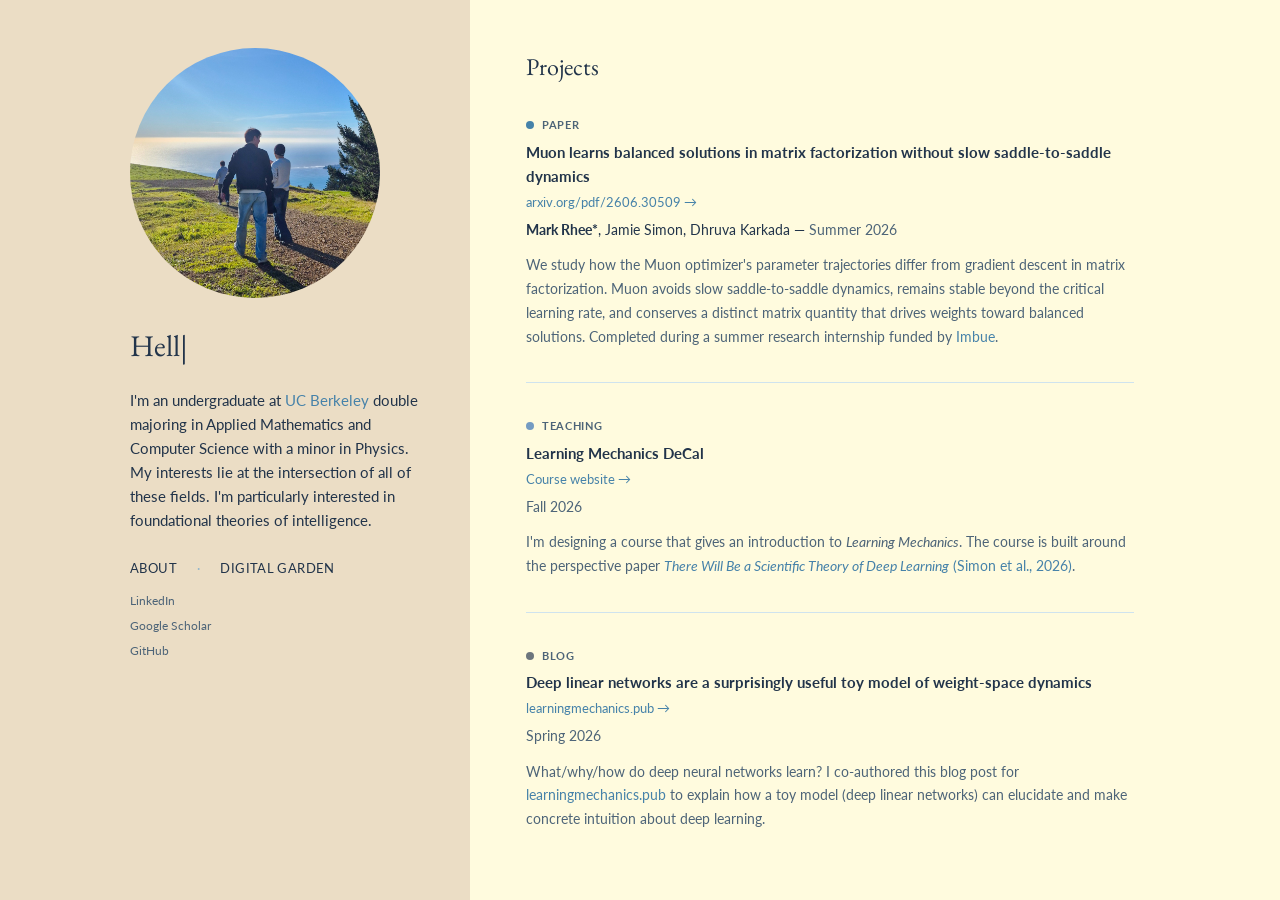
==== index.html @ 2261eec9 "Add minimal vertical social links (LinkedIn, Google Scholar, GitHub) Co-Authored-By: Claude Sonnet 5" ====
<!DOCTYPE html>
<html lang="en">
<head>
  <meta charset="UTF-8">
  <meta name="viewport" content="width=device-width, initial-scale=1">
  <title>Mark Rhee</title>
  <meta name="author" content="Mark Rhee">
  <link rel="shortcut icon" href="images/favicon/favicon.ico" type="image/x-icon">
  <link rel="stylesheet" href="stylesheet.css">
</head>
<body>

  <div class="page">
    <div class="row">

      <aside class="sidebar">
        <img id="profile-pic" class="pfp" src="images/pfp2.jpg" alt="profile photo"
             onclick="cyclePfpOnClick()" onmouseenter="startSlideshow()" onmouseleave="stopSlideshow()">

        <p class="name"><span id="typing-text"></span><span id="cursor">|</span></p>

        <div id="bio" class="bio">
          <p>I'm an undergraduate at <a href="https://www.berkeley.edu/">UC Berkeley</a> double majoring in Applied Mathematics and Computer Science with a minor in Physics. My interests lie at the intersection of all of these fields. I'm particularly interested in foundational theories of intelligence.</p>
        </div>

        <nav class="quicklinks">
          <a href="about.html">About</a>
          <span class="dot">&middot;</span>
          <a href="https://mrkdh16.github.io/markedown/">Digital garden</a>
        </nav>

        <nav class="sociallinks">
          <a href="https://www.linkedin.com/in/mark-rhee-b29b72277/">LinkedIn</a>
          <a href="https://scholar.google.com/citations?user=2ETtT7oAAAAJ&hl=en">Google Scholar</a>
          <a href="https://github.com/mrkdh16">GitHub</a>
        </nav>
      </aside>

      <main class="projects">
        <h2>Projects</h2>

        <article class="project">
          <div class="project-tag"><span class="dot paper"></span><span class="label">Paper</span></div>
          <span class="project-title">Muon learns balanced solutions in matrix factorization without slow saddle-to-saddle dynamics</span>
          <a class="project-link" href="https://arxiv.org/pdf/2606.30509">arxiv.org/pdf/2606.30509 &rarr;</a>
          <div class="project-meta"><strong>Mark Rhee*</strong>, Jamie Simon, Dhruva Karkada &mdash; <span class="subtle-inline">Summer 2026</span></div>
          <p class="project-desc">We study how the Muon optimizer's parameter trajectories differ from gradient descent in matrix factorization. Muon avoids slow saddle-to-saddle dynamics, remains stable beyond the critical learning rate, and conserves a distinct matrix quantity that drives weights toward balanced solutions. Completed during a summer research internship funded by <a href="https://imbue.com/">Imbue</a>.</p>
        </article>

        <article class="project">
          <div class="project-tag"><span class="dot teaching"></span><span class="label">Teaching</span></div>
          <span class="project-title">Learning Mechanics DeCal</span>
          <a class="project-link" href="https://mrkdh16.github.io/learning-mechanics-decal/">Course website &rarr;</a>
          <div class="project-meta subtle">Fall 2026</div>
          <p class="project-desc">I'm designing a course that gives an introduction to <i>Learning Mechanics</i>. The course is built around the perspective paper <a href="https://arxiv.org/pdf/2604.21691"><i>There Will Be a Scientific Theory of Deep Learning</i> (Simon et al., 2026)</a>.</p>
        </article>

        <article class="project">
          <div class="project-tag"><span class="dot blog"></span><span class="label">Blog</span></div>
          <span class="project-title">Deep linear networks are a surprisingly useful toy model of weight-space dynamics</span>
          <a class="project-link" href="https://learningmechanics.pub/deep-linear-nets/">learningmechanics.pub &rarr;</a>
          <div class="project-meta subtle">Spring 2026</div>
          <p class="project-desc">What/why/how do deep neural networks learn? I co-authored this blog post for <a href="https://learningmechanics.pub">learningmechanics.pub</a> to explain how a toy model (deep linear networks) can elucidate and make concrete intuition about deep learning.</p>
        </article>
      </main>

    </div>
  </div>

  <script>
    // Profile photo hover slideshow + click cycle
    var pfpImages = ["images/pfp1.jpg","images/pfp2.jpg","images/pfp3.jpg","images/pfp4.jpg","images/pfp5.jpg","images/pfp6.jpg","images/pfp7.jpg"];
    var pfpIndex = 1;
    var slideshowTimer = null;
    function cyclePfp() {
      var img = document.getElementById('profile-pic');
      pfpIndex = (pfpIndex + 1) % pfpImages.length;
      img.src = pfpImages[pfpIndex];
    }
    function cyclePfpOnClick() { cyclePfp(); startSlideshow(); }
    function startSlideshow() {
      if (slideshowTimer) clearInterval(slideshowTimer);
      slideshowTimer = setInterval(cyclePfp, 1500);
    }
    function stopSlideshow() {
      if (slideshowTimer) { clearInterval(slideshowTimer); slideshowTimer = null; }
    }
    pfpImages.forEach(function(src) { new Image().src = src; });

    // Typing intro
    var text = "Hello there! I'm Mark.";
    var index = 0, isPaused = false;
    function typeWriter() {
      if (index < text.length && !isPaused) {
        document.getElementById('typing-text').textContent += text.charAt(index);
        index++;
        if (index === 13) {
          isPaused = true;
          setTimeout(function() { isPaused = false; typeWriter(); }, 500);
        } else {
          setTimeout(typeWriter, 110);
        }
      } else if (index >= text.length) {
        setTimeout(function() {
          document.getElementById('cursor').style.display = 'none';
        }, 1600);
      }
    }
    window.addEventListener('load', function() {
      setTimeout(typeWriter, 700);
    });
  </script>
</body>
</html>
---- stylesheet.css ----
/* =========================================
   FONTS & VARIABLES
   ========================================= */
@import url('https://fonts.googleapis.com/css2?family=EB+Garamond:ital,wght@0,400;0,700;1,400;1,700&family=Lato:ital,wght@0,400;0,700;1,400;1,700&display=swap');

:root {
  --bg-color: #FFFBDE;
  --sidebar-bg: #ebddc5;
  --text-color: #22344A;
  --text-subtle: #4D6478;
  --accent-a: #4682A9;   /* paper tag / primary links */
  --accent-b: #749BC2;   /* decal tag */
  --tag-blog: #6c757d;
  --border-color: #CFE3EE;
  --dot-sep: #8FB4CB;

  --font-serif: 'EB Garamond', serif;
  --font-sans: 'Lato', Verdana, Helvetica, sans-serif;
}

* { box-sizing: border-box; }

html, body {
  margin: 0;
  padding: 0;
  background: var(--bg-color);
  color: var(--text-color);
  font-family: var(--font-sans);
  font-size: 15px;
  line-height: 1.6;
  overflow-x: hidden;
}

a {
  color: var(--accent-a);
  text-decoration: none;
  transition: color 0.2s ease;
}
a:hover, a:focus {
  color: var(--accent-b);
}

/* Layout */
.page {
  background: var(--bg-color);
  min-height: 100vh;
}

.row {
  display: flex;
  max-width: 1100px;
  height: 100vh;
  margin: 0 auto;
}

.sidebar {
  width: 380px;
  flex-shrink: 0;
  background: var(--sidebar-bg);
  box-shadow: -9999px 0 0 9999px var(--sidebar-bg);
  padding: 48px 40px;
  overflow-y: auto;
  scrollbar-width: none;
  -ms-overflow-style: none;
}
.sidebar::-webkit-scrollbar {
  display: none;
}

.pfp {
  width: 250px;
  height: 250px;
  border-radius: 50%;
  object-fit: cover;
  display: block;
  margin: 0 0 24px;
  cursor: pointer;
  transition: transform 0.3s ease, box-shadow 0.3s ease;
}
.pfp:hover {
  transform: scale(1.03);
  box-shadow: 0 0 20px rgba(60, 40, 20, 0.25);
}

.name {
  font-family: var(--font-serif);
  font-size: 30px;
  font-weight: 400;
  margin: 0 0 18px;
}

#cursor {
  animation: blink 1s infinite;
  font-weight: 100;
}
@keyframes blink {
  0%, 50% { opacity: 1; }
  51%, 100% { opacity: 0; }
}

.bio p {
  margin: 0 0 14px;
}

.quicklinks {
  margin-top: 26px;
  display: flex;
  gap: 20px;
  font-size: 13px;
  letter-spacing: 0.03em;
  text-transform: uppercase;
}
.quicklinks a {
  color: var(--text-color);
}
.quicklinks .dot {
  color: var(--dot-sep);
}

.sociallinks {
  margin-top: 12px;
  display: flex;
  flex-direction: column;
  gap: 6px;
  font-size: 12px;
}
.sociallinks a {
  color: var(--text-subtle);
}

.projects {
  flex: 1;
  min-width: 0;
  overflow-y: auto;
  height: 100%;
  padding: 48px 56px;
  scrollbar-width: none;
  -ms-overflow-style: none;
}
.projects::-webkit-scrollbar {
  display: none;
}

.projects h2 {
  margin: 0 0 30px;
  font-weight: 400;
  font-family: var(--font-serif);
  font-size: 24px;
  color: var(--text-color);
}

.project {
  margin-bottom: 34px;
  padding-bottom: 34px;
  border-bottom: 1px solid var(--border-color);
}
.project:last-child {
  border-bottom: none;
  margin-bottom: 0;
  padding-bottom: 0;
}

.project-tag {
  display: flex;
  align-items: center;
  gap: 8px;
  margin-bottom: 6px;
}
.project-tag .dot {
  width: 8px;
  height: 8px;
  border-radius: 50%;
  display: inline-block;
}
.project-tag .dot.paper { background: var(--accent-a); }
.project-tag .dot.teaching { background: var(--accent-b); }
.project-tag .dot.blog { background: var(--tag-blog); }
.project-tag .label {
  font-weight: 700;
  font-size: 11px;
  letter-spacing: 0.06em;
  text-transform: uppercase;
  color: var(--text-subtle);
}

.project-title {
  display: block;
  font-weight: 700;
  font-size: 15px;
  color: var(--text-color);
}

.project-link {
  display: block;
  margin-top: 4px;
  font-size: 13px;
  color: var(--accent-a);
}

.project-meta {
  font-size: 14px;
  color: var(--text-color);
  margin-top: 6px;
}
.project-meta.subtle {
  color: var(--text-subtle);
}
.project-meta .subtle-inline {
  color: var(--text-subtle);
}

.project-desc {
  font-size: 14px;
  color: var(--text-subtle);
  line-height: 1.7;
  margin: 12px 0 0;
}

@media (max-width: 760px) {
  .row { flex-direction: column; height: auto; }
  .sidebar { width: 100%; overflow: visible; }
  .projects { overflow: visible; height: auto; }
}

/* About page */
.about-wrap {
  max-width: 640px;
  margin: 0 auto;
  padding: 56px 24px 100px;
}
.about-back {
  display: inline-block;
  margin-bottom: 36px;
  font-family: var(--font-sans);
  font-size: 13px;
  letter-spacing: 0.03em;
  text-transform: uppercase;
  color: var(--text-color);
}
.about-wrap h1 {
  font-family: var(--font-serif);
  font-size: 44px;
  font-weight: 400;
  margin: 0 0 26px;
  color: var(--text-color);
}
.about-wrap p {
  font-family: var(--font-sans);
  font-size: 16px;
  line-height: 1.85;
  color: var(--text-color);
  margin: 0 0 20px;
}
.about-wrap p.last {
  margin-bottom: 60px;
}

.about-photo {
  width: 85%;
  margin: 40px auto;
}
.about-photo img {
  width: 100%;
  height: 400px;
  object-fit: cover;
  border-radius: 12px;
  display: block;
}
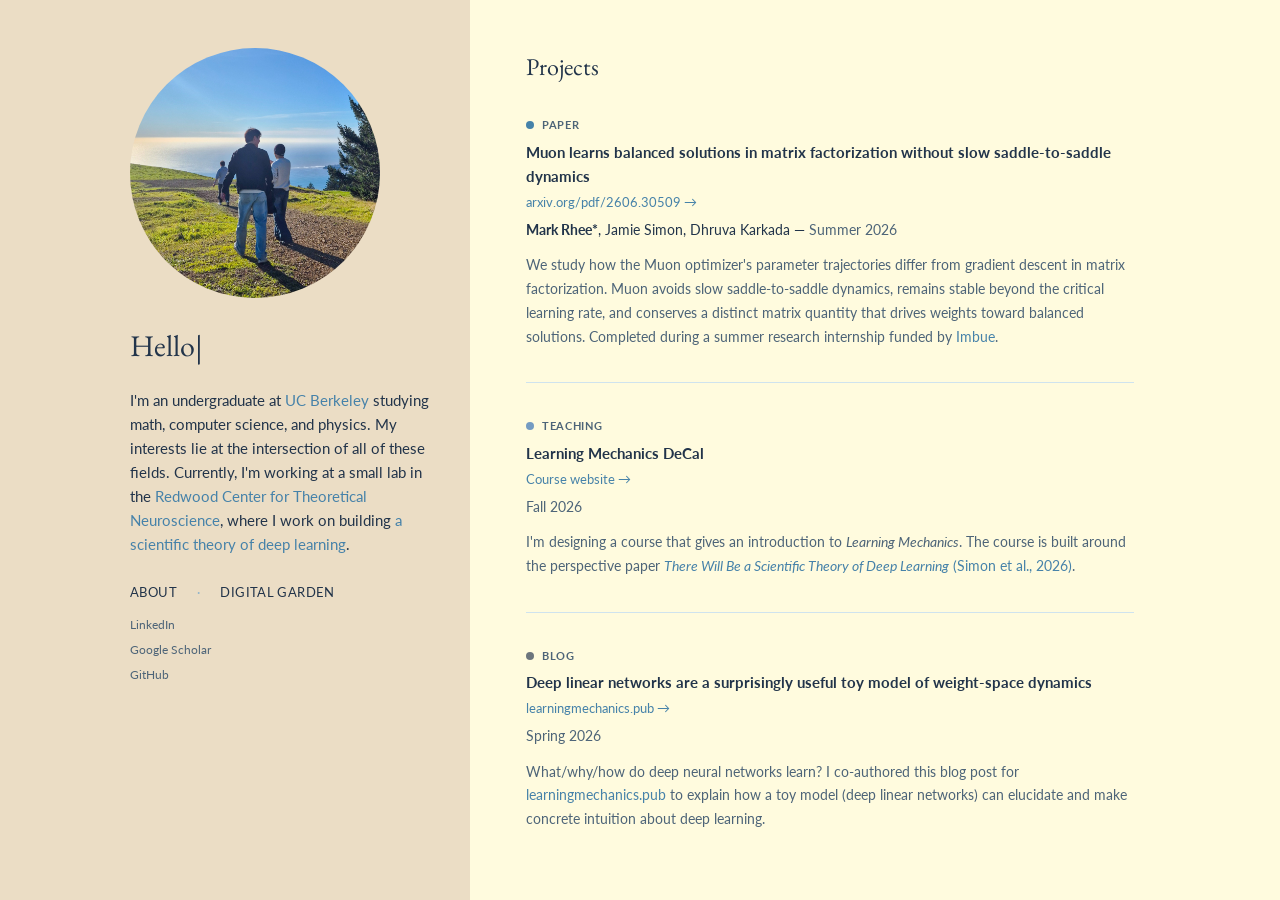
==== commit 48e9ef5a: "bio changes" ====
--- a/index.html
+++ b/index.html
@@ -20,7 +20,7 @@
         <p class="name"><span id="typing-text"></span><span id="cursor">|</span></p>
 
         <div id="bio" class="bio">
-          <p>I'm an undergraduate at <a href="https://www.berkeley.edu/">UC Berkeley</a> double majoring in Applied Mathematics and Computer Science with a minor in Physics. My interests lie at the intersection of all of these fields. I'm particularly interested in foundational theories of intelligence.</p>
+            <p>I'm an undergraduate at <a href="https://www.berkeley.edu/">UC Berkeley</a> studying math, computer science, and physics. My interests lie at the intersection of all of these fields. Currently, I'm working at a small lab in the <a href="https://redwood.berkeley.edu/">Redwood Center for Theoretical Neuroscience</a>, where I work on building <a href="https://arxiv.org/pdf/2604.21691">a scientific theory of deep learning</a>.</p>
         </div>
 
         <nav class="quicklinks">
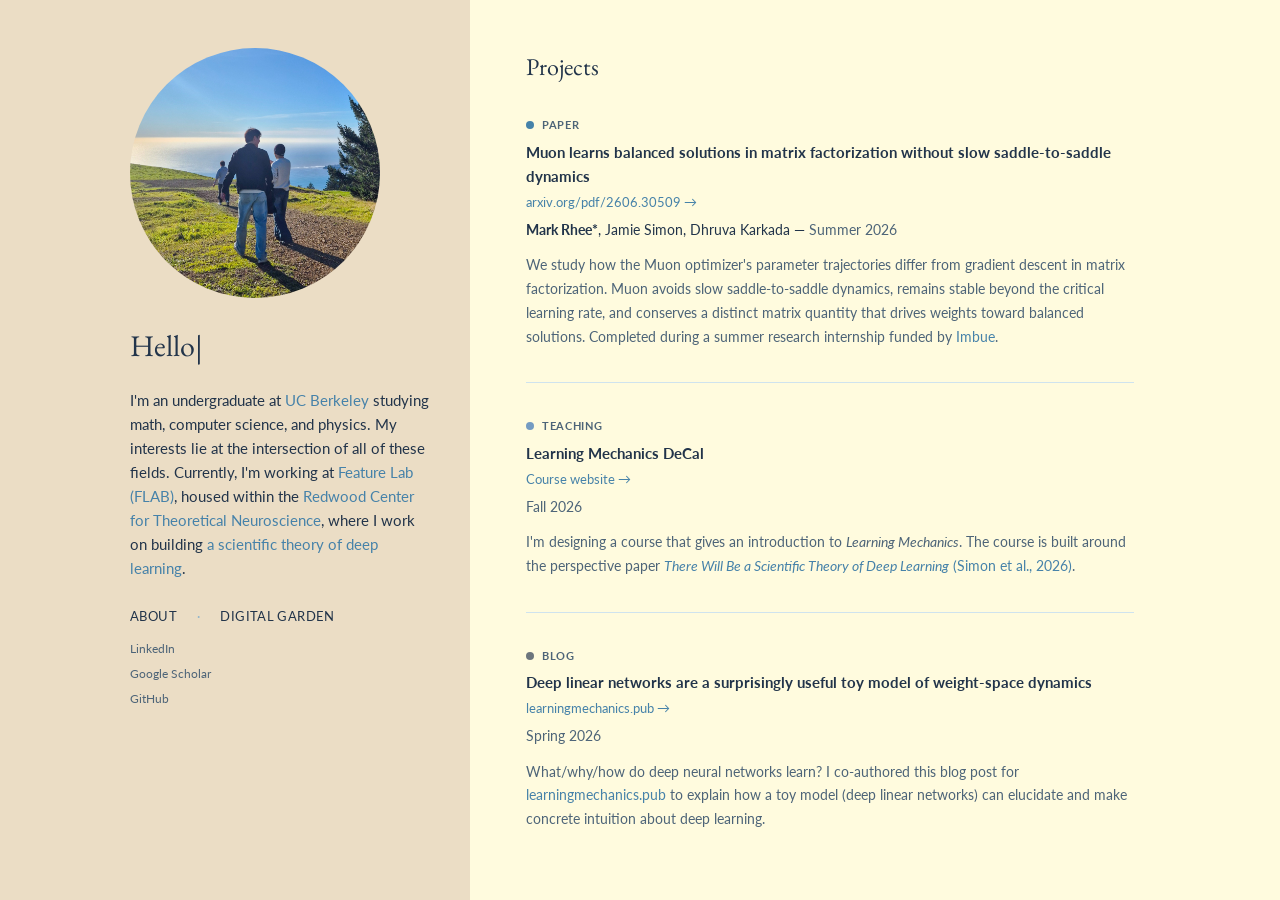
==== commit 96634566: "flab up" ====
--- a/index.html
+++ b/index.html
@@ -20,7 +20,7 @@
         <p class="name"><span id="typing-text"></span><span id="cursor">|</span></p>
 
         <div id="bio" class="bio">
-            <p>I'm an undergraduate at <a href="https://www.berkeley.edu/">UC Berkeley</a> studying math, computer science, and physics. My interests lie at the intersection of all of these fields. Currently, I'm working at a small lab in the <a href="https://redwood.berkeley.edu/">Redwood Center for Theoretical Neuroscience</a>, where I work on building <a href="https://arxiv.org/pdf/2604.21691">a scientific theory of deep learning</a>.</p>
+            <p>I'm an undergraduate at <a href="https://www.berkeley.edu/">UC Berkeley</a> studying math, computer science, and physics. My interests lie at the intersection of all of these fields. Currently, I'm working at <a href="https://flab.world/">Feature Lab (FLAB)</a>, housed within the <a href="https://redwood.berkeley.edu/">Redwood Center for Theoretical Neuroscience</a>, where I work on building <a href="https://arxiv.org/pdf/2604.21691">a scientific theory of deep learning</a>.</p>
         </div>
 
         <nav class="quicklinks">
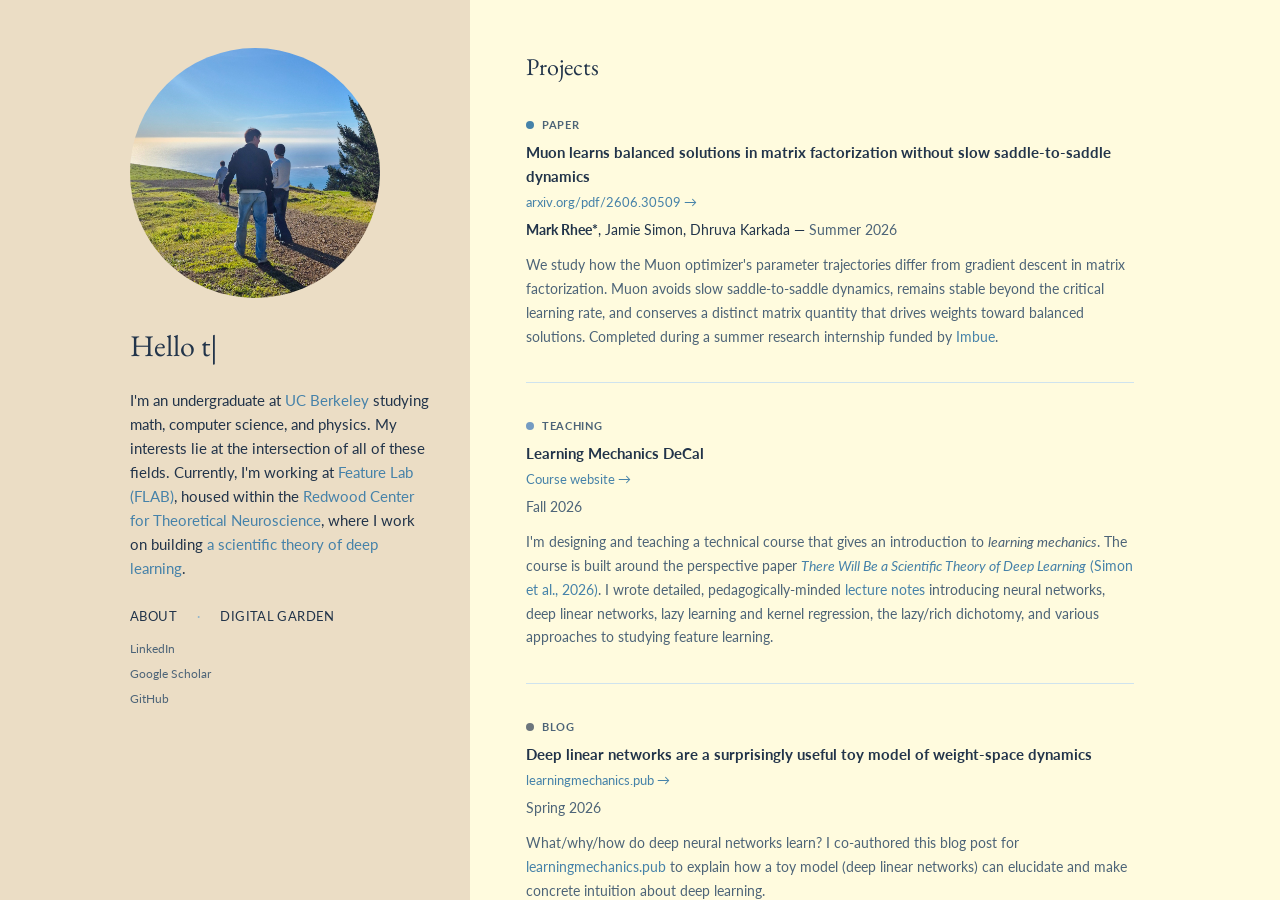
==== commit 44c87f75: "lm decal details" ====
--- a/index.html
+++ b/index.html
@@ -52,7 +52,7 @@
           <span class="project-title">Learning Mechanics DeCal</span>
           <a class="project-link" href="https://mrkdh16.github.io/learning-mechanics-decal/">Course website &rarr;</a>
           <div class="project-meta subtle">Fall 2026</div>
-          <p class="project-desc">I'm designing a course that gives an introduction to <i>Learning Mechanics</i>. The course is built around the perspective paper <a href="https://arxiv.org/pdf/2604.21691"><i>There Will Be a Scientific Theory of Deep Learning</i> (Simon et al., 2026)</a>.</p>
+          <p class="project-desc">I'm designing and teaching a technical course that gives an introduction to <i>learning mechanics</i>. The course is built around the perspective paper <a href="https://arxiv.org/pdf/2604.21691"><i>There Will Be a Scientific Theory of Deep Learning</i> (Simon et al., 2026)</a>. I wrote detailed, pedagogically-minded <a href="https://mrkdh16.github.io/learning-mechanics-decal/course-notes.html">lecture notes</a> introducing neural networks, deep linear networks, lazy learning and kernel regression, the lazy/rich dichotomy, and various approaches to studying feature learning.</p>
         </article>
 
         <article class="project">
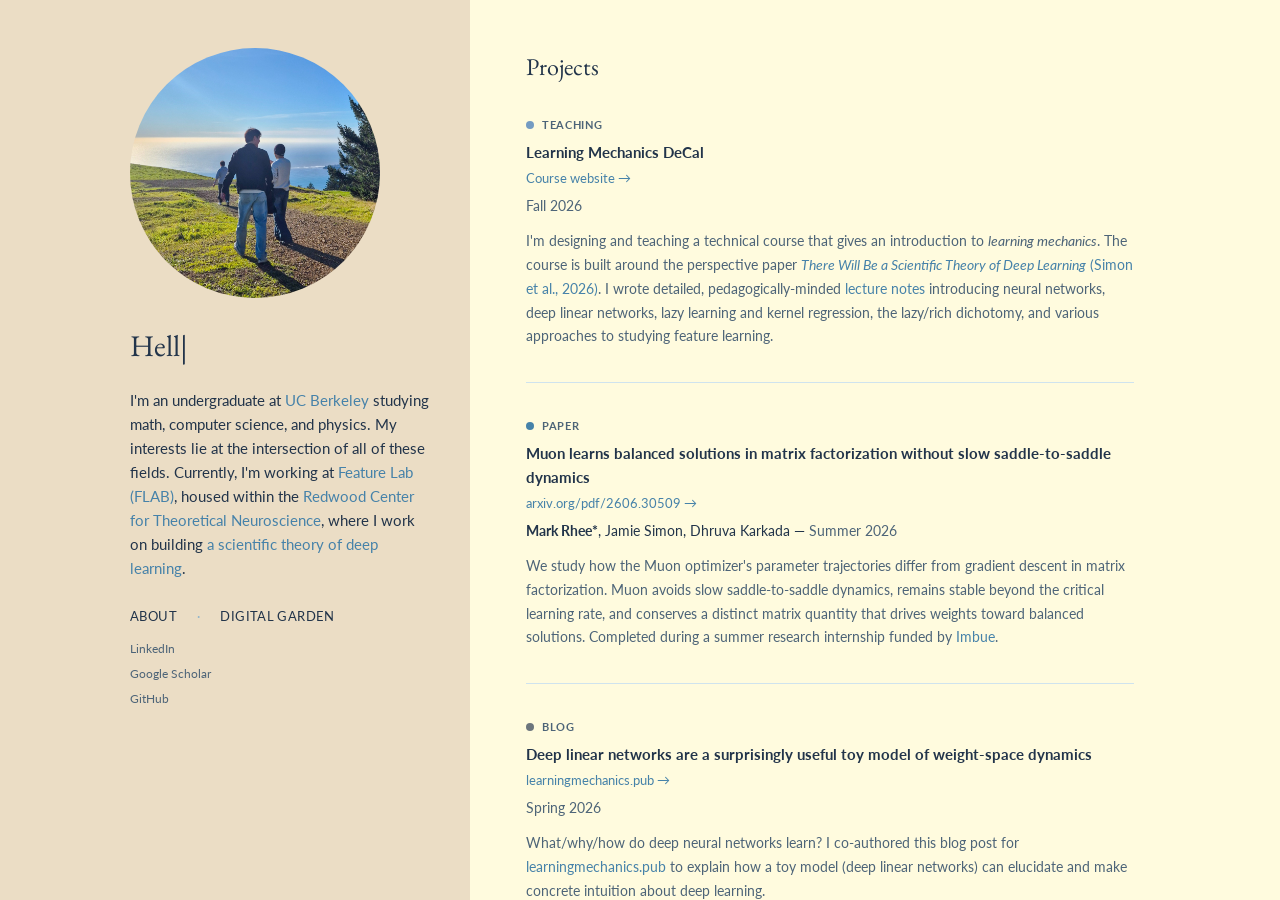
==== commit 4d453582: "Reorder front page projects: DeCal before Muon paper Co-Authored-By: Claude Sonnet 5 <noreply@anthro" ====
--- a/index.html
+++ b/index.html
@@ -40,19 +40,19 @@
         <h2>Projects</h2>
 
         <article class="project">
+          <div class="project-tag"><span class="dot teaching"></span><span class="label">Teaching</span></div>
+          <span class="project-title">Learning Mechanics DeCal</span>
+          <a class="project-link" href="https://mrkdh16.github.io/learning-mechanics-decal/">Course website &rarr;</a>
+          <div class="project-meta subtle">Fall 2026</div>
+          <p class="project-desc">I'm designing and teaching a technical course that gives an introduction to <i>learning mechanics</i>. The course is built around the perspective paper <a href="https://arxiv.org/pdf/2604.21691"><i>There Will Be a Scientific Theory of Deep Learning</i> (Simon et al., 2026)</a>. I wrote detailed, pedagogically-minded <a href="https://mrkdh16.github.io/learning-mechanics-decal/course-notes.html">lecture notes</a> introducing neural networks, deep linear networks, lazy learning and kernel regression, the lazy/rich dichotomy, and various approaches to studying feature learning.</p>
+        </article>
+
+        <article class="project">
           <div class="project-tag"><span class="dot paper"></span><span class="label">Paper</span></div>
           <span class="project-title">Muon learns balanced solutions in matrix factorization without slow saddle-to-saddle dynamics</span>
           <a class="project-link" href="https://arxiv.org/pdf/2606.30509">arxiv.org/pdf/2606.30509 &rarr;</a>
           <div class="project-meta"><strong>Mark Rhee*</strong>, Jamie Simon, Dhruva Karkada &mdash; <span class="subtle-inline">Summer 2026</span></div>
           <p class="project-desc">We study how the Muon optimizer's parameter trajectories differ from gradient descent in matrix factorization. Muon avoids slow saddle-to-saddle dynamics, remains stable beyond the critical learning rate, and conserves a distinct matrix quantity that drives weights toward balanced solutions. Completed during a summer research internship funded by <a href="https://imbue.com/">Imbue</a>.</p>
-        </article>
-
-        <article class="project">
-          <div class="project-tag"><span class="dot teaching"></span><span class="label">Teaching</span></div>
-          <span class="project-title">Learning Mechanics DeCal</span>
-          <a class="project-link" href="https://mrkdh16.github.io/learning-mechanics-decal/">Course website &rarr;</a>
-          <div class="project-meta subtle">Fall 2026</div>
-          <p class="project-desc">I'm designing and teaching a technical course that gives an introduction to <i>learning mechanics</i>. The course is built around the perspective paper <a href="https://arxiv.org/pdf/2604.21691"><i>There Will Be a Scientific Theory of Deep Learning</i> (Simon et al., 2026)</a>. I wrote detailed, pedagogically-minded <a href="https://mrkdh16.github.io/learning-mechanics-decal/course-notes.html">lecture notes</a> introducing neural networks, deep linear networks, lazy learning and kernel regression, the lazy/rich dichotomy, and various approaches to studying feature learning.</p>
         </article>
 
         <article class="project">
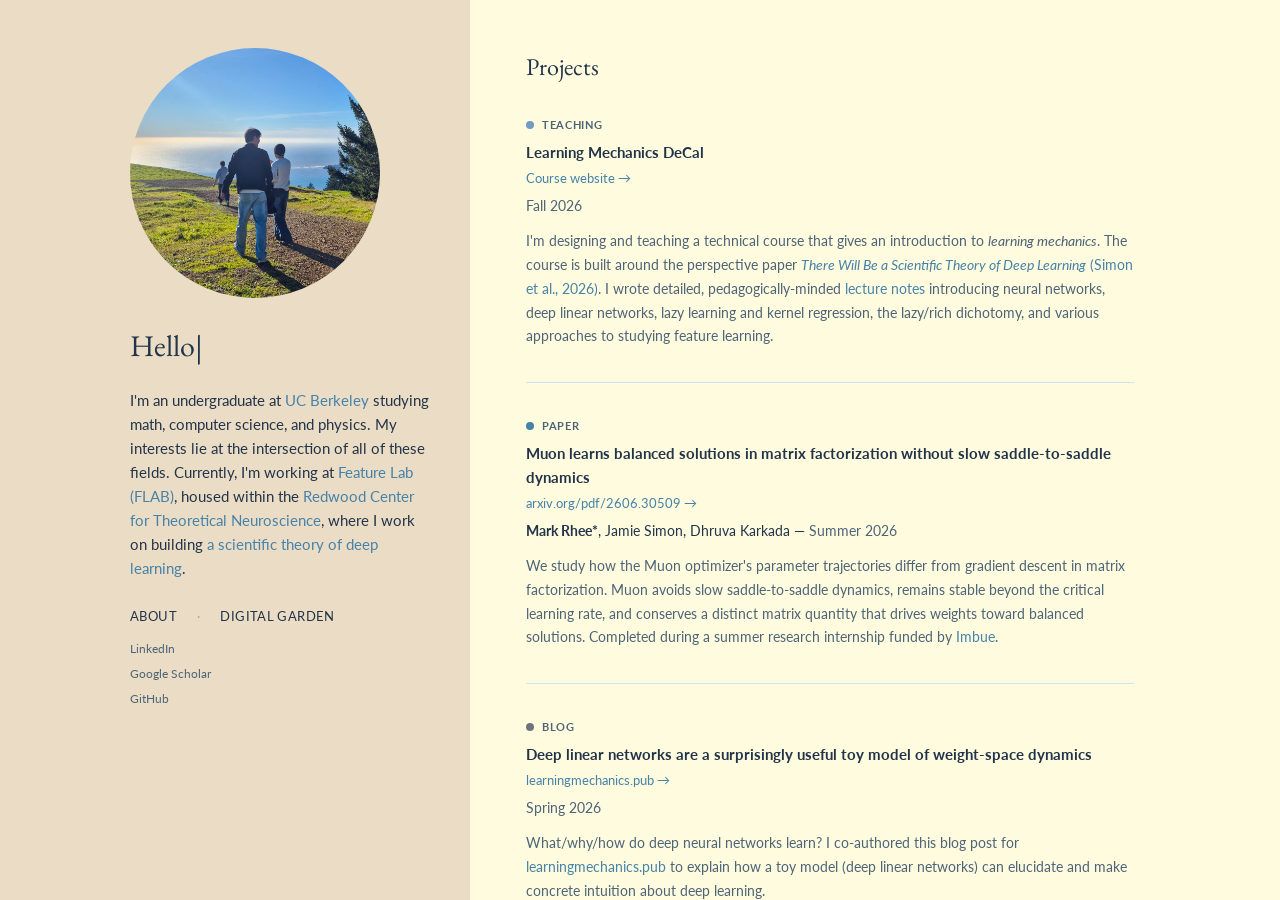
==== commit bcfb1e3c: "Add Berkeley banner hanging from wall shelf Co-Authored-By: Claude Opus 5.5 <noreply@anthropic.com>" ====
--- a/index.html
+++ b/index.html
@@ -65,6 +65,134 @@
       </main>
 
     </div>
+  </div>
+
+  <!-- Floating wall shelf (wide screens only) -->
+  <div class="wall-shelf">
+    <svg id="shelf-svg" viewBox="0 0 180 360" role="img" aria-label="A floating shelf with a pothos plant and the books I'm currently reading">
+      <defs>
+        <filter id="shelf-blur" x="-20%" y="-200%" width="140%" height="500%"><feGaussianBlur stdDeviation="3"/></filter>
+        <linearGradient id="pot-shade" x1="0" x2="1">
+          <stop offset="0" stop-color="#c98a64"/><stop offset="0.55" stop-color="#bd7953"/><stop offset="1" stop-color="#a86645"/>
+        </linearGradient>
+      </defs>
+      <rect x="6" y="129" width="168" height="7" rx="3" fill="rgba(70,45,20,0.22)" filter="url(#shelf-blur)"/>
+      <g id="shelf-books"></g>
+      <g id="shelf-pot">
+        <path d="M21,93 L59,93 L55.5,120 L24.5,120 Z" fill="url(#pot-shade)"/>
+        <rect x="18" y="86" width="44" height="8" rx="1.5" fill="#c98a64"/>
+        <rect x="18" y="92.5" width="44" height="1.5" fill="rgba(80,40,20,0.18)"/>
+      </g>
+      <g id="shelf-foliage"></g>
+      <g id="shelf-plank">
+        <rect x="0" y="118" width="180" height="4" fill="#e2c7a2"/>
+        <rect x="0" y="122" width="180" height="9" fill="#c49a6c"/>
+        <path d="M8,125.5 C50,124.5 90,127 132,125.8 M30,128.2 C70,127.6 120,129 172,128" stroke="rgba(110,70,35,0.18)" stroke-width="0.6" fill="none"/>
+      </g>
+      <g id="shelf-banner">
+        <line x1="150" y1="131" x2="150" y2="141" stroke="rgba(60,45,30,0.55)" stroke-width="0.7"/>
+        <line x1="174" y1="131" x2="174" y2="141" stroke="rgba(60,45,30,0.55)" stroke-width="0.7"/>
+        <path d="M151,142 H173 V230 L162,240 L151,230 Z" fill="#003262"/>
+        <path d="M153.5,144.5 H170.5 V229 L162,237 L153.5,229 Z" fill="none" stroke="#FDB515" stroke-width="0.6"/>
+        <rect x="171" y="142" width="2" height="88" fill="rgba(0,0,0,0.12)"/>
+        <rect x="147" y="139.5" width="30" height="3" rx="1.5" fill="#8a6a48"/>
+        <text class="banner-text" x="162" y="157" text-anchor="middle" font-size="9.5" fill="#FDB515"><tspan x="162">B</tspan><tspan x="162" dy="9.6">E</tspan><tspan x="162" dy="9.6">R</tspan><tspan x="162" dy="9.6">K</tspan><tspan x="162" dy="9.6">E</tspan><tspan x="162" dy="9.6">L</tspan><tspan x="162" dy="9.6">E</tspan><tspan x="162" dy="9.6">Y</tspan></text>
+        <line x1="162" y1="240" x2="162" y2="244" stroke="#FDB515" stroke-width="0.7"/>
+        <path d="M160.6,244 H163.4 L164.2,251 H159.8 Z" fill="#FDB515"/>
+      </g>
+      <g id="shelf-vines"></g>
+    </svg>
+    <div class="shelf-caption" id="shelf-caption" aria-live="polite"></div>
+  </div>
+
+  <!-- Reading nook: bean bag and a little reader (wide screens only) -->
+  <div class="reading-nook">
+    <svg viewBox="0 0 200 240" aria-hidden="true">
+      <defs>
+        <filter id="nook-blur" x="-20%" y="-200%" width="140%" height="500%"><feGaussianBlur stdDeviation="2.5"/></filter>
+      </defs>
+      <!-- bean bag, slumped into the corner: low seat on the left, high back against the wall -->
+      <ellipse cx="135" cy="239" rx="70" ry="3.5" fill="rgba(70,45,20,0.25)" filter="url(#nook-blur)"/>
+      <path d="M68,240 C52,232 56,200 84,192 C100,188 112,194 122,194 C134,194 140,178 152,167 C166,154 188,152 200,162 L200,240 Z" fill="#d6a24a"/>
+      <path d="M68,240 C60,232 61,222 69,216 C110,230 160,226 200,210 L200,240 Z" fill="rgba(90,55,10,0.12)"/>
+      <path d="M84,233 C122,222 165,218 200,226" stroke="rgba(90,55,10,0.2)" stroke-width="0.8" fill="none"/>
+      <path d="M158,165 C166,158 176,155 186,156" stroke="rgba(255,255,255,0.35)" stroke-width="3" stroke-linecap="round" fill="none"/>
+      <path d="M200,166 C193,186 193,220 200,238" stroke="rgba(90,55,10,0.12)" stroke-width="2" fill="none"/>
+      <!-- where the reader presses into the seat and back -->
+      <ellipse cx="143" cy="180" rx="19" ry="25" transform="rotate(30 143 180)" fill="rgba(90,55,10,0.16)"/>
+      <ellipse cx="124" cy="201" rx="20" ry="4" fill="rgba(90,55,10,0.18)"/>
+      <path d="M164,163 C161,174 158,182 153,190 M106,199 C112,205 120,207 128,206.5" stroke="rgba(90,55,10,0.2)" stroke-width="0.9" fill="none" stroke-linecap="round"/>
+
+      <!-- the reader -->
+      <g transform="translate(124 202) scale(1.3) translate(-80 -192)">
+      <g class="nook-sprite" id="nook-sprite">
+        <title id="nook-title"></title>
+        <g class="fall-only speed-lines" stroke="rgba(34,52,74,0.35)" stroke-width="1" stroke-linecap="round">
+          <line x1="52" y1="160" x2="52" y2="176"/>
+          <line x1="60" y1="138" x2="60" y2="150"/>
+          <line x1="101" y1="142" x2="101" y2="156"/>
+          <line x1="109" y1="164" x2="109" y2="178"/>
+        </g>
+        <g class="recline">
+        <g class="sprite-breathe">
+          <!-- sprout -->
+          <path d="M80,147 C80,142 81,139 83,136" stroke="#5e8d48" stroke-width="1.2" fill="none" stroke-linecap="round"/>
+          <path d="M82.5,137 C84,132 90,132 91,134 C89,137 85,138 82.5,137 Z" fill="#6b9a50"/>
+          <path d="M81.5,140 C79,136 74,136 73,138 C75,141 79,141 81.5,140 Z" fill="#77a358"/>
+          <!-- body -->
+          <ellipse cx="80" cy="168" rx="20" ry="22" fill="#f6efe0"/>
+          <path d="M96,160 C100,170 98,182 90,188 C97,184 101,174 96,160 Z" fill="rgba(120,90,50,0.08)"/>
+          <ellipse cx="69" cy="171" rx="3" ry="1.8" fill="#f2a7a0" opacity="0.6"/>
+          <ellipse cx="91" cy="171" rx="3" ry="1.8" fill="#f2a7a0" opacity="0.6"/>
+          <g class="read-only sprite-eyes" fill="#2a2a2a">
+            <ellipse cx="74" cy="167" rx="1.3" ry="1.7"/>
+            <ellipse cx="86" cy="167" rx="1.3" ry="1.7"/>
+          </g>
+          <g class="fall-only">
+            <circle cx="74" cy="163" r="2.4" fill="#2a2a2a"/>
+            <circle cx="86" cy="163" r="2.4" fill="#2a2a2a"/>
+            <circle cx="74.8" cy="162.2" r="0.8" fill="#fff"/>
+            <circle cx="86.8" cy="162.2" r="0.8" fill="#fff"/>
+            <ellipse cx="80" cy="174" rx="1.8" ry="2.4" fill="#2a2a2a"/>
+            <ellipse cx="60" cy="152" rx="3.2" ry="6" transform="rotate(-30 60 152)" fill="#f6efe0"/>
+            <ellipse cx="100" cy="152" rx="3.2" ry="6" transform="rotate(30 100 152)" fill="#f6efe0"/>
+          </g>
+          <!-- feet -->
+          <ellipse cx="70" cy="190" rx="5" ry="3.4" fill="#ece3d0"/>
+          <ellipse cx="90" cy="190" rx="5" ry="3.4" fill="#ece3d0"/>
+          <!-- book being read -->
+          <g class="read-only">
+            <path class="nook-book-cover" d="M66,174 L79,176 L79,188 L66,186 Z"/>
+            <path class="nook-book-cover" d="M81,176 L94,174 L94,186 L81,188 Z"/>
+            <rect x="79" y="176" width="2" height="12" fill="rgba(0,0,0,0.25)"/>
+            <path d="M66,174 L79,176 L81,176 L94,174" stroke="#fffaf0" stroke-width="0.9" fill="none"/>
+            <circle cx="66" cy="181" r="3" fill="#f6efe0"/>
+            <circle cx="94" cy="181" r="3" fill="#f6efe0"/>
+          </g>
+        </g>
+        <!-- book flapping overhead mid-fall -->
+        <g class="fall-only fall-book">
+          <path class="nook-book-cover" d="M67,122 L79,127 L79,135 L67,131 Z"/>
+          <path class="nook-book-cover" d="M81,127 L93,122 L93,131 L81,135 Z"/>
+          <rect x="79" y="127" width="2" height="8" fill="rgba(0,0,0,0.25)"/>
+        </g>
+        </g>
+      </g>
+      </g>
+    </svg>
+  </div>
+
+  <!-- String lights hanging in the left gutter (wide screens only) -->
+  <div class="string-lights" aria-hidden="true">
+    <svg id="lights-svg">
+      <defs>
+        <radialGradient id="bulb-glow">
+          <stop offset="0" stop-color="#fff1c2" stop-opacity="0.95"/>
+          <stop offset="0.35" stop-color="#ffd27a" stop-opacity="0.45"/>
+          <stop offset="1" stop-color="#ffc35c" stop-opacity="0"/>
+        </radialGradient>
+      </defs>
+    </svg>
   </div>
 
   <script>
@@ -87,6 +215,185 @@
     }
     pfpImages.forEach(function(src) { new Image().src = src; });
 
+
+    // Wall shelf: pothos vines + currently-reading books
+    var shelfBooks = [
+      { title: "The Fellowship of the Ring", author: "J.R.R. Tolkien", color: "#22344A", w: 15, h: 52 },
+      { title: "Dune", author: "Frank Herbert", color: "#b8683f", w: 14, h: 49 },
+      { title: "White Nights", author: "Fyodor Dostoyevsky", color: "#e9dcc0", w: 9, h: 45 },
+      { title: "Darwin's Cathedral", author: "David Sloan Wilson", color: "#4682A9", w: 11, h: 44, lean: 14 }
+    ];
+    (function buildShelf() {
+      var svg = document.getElementById('shelf-svg');
+      if (!svg) return;
+      var NS = 'http://www.w3.org/2000/svg';
+      function el(tag, attrs, parent) {
+        var e = document.createElementNS(NS, tag);
+        for (var k in attrs) e.setAttribute(k, attrs[k]);
+        if (parent) parent.appendChild(e);
+        return e;
+      }
+      var seed = 7;
+      function rand() { seed = (seed * 16807) % 2147483647; return (seed - 1) / 2147483646; }
+
+      var LEAF = 'M0,1.5 C-2.5,-1 -8,0 -8.5,6 C-9,12 -4,17 0,22 C4,17 9,12 8.5,6 C8,0 2.5,-1 0,1.5 Z';
+      var greens = ['#4f7d3f', '#5e8d48', '#6b9a50', '#45703a', '#77a358'];
+      function leaf(parent, x, y, dir, scale) {
+        var r = dir * Math.PI / 180, stem = 2.5 * scale + 1;
+        el('line', { x1: x, y1: y, x2: x + stem * Math.cos(r), y2: y + stem * Math.sin(r),
+                     stroke: '#557f40', 'stroke-width': 0.7 }, parent);
+        var g = el('g', { transform: 'translate(' + (x + stem * Math.cos(r)) + ',' + (y + stem * Math.sin(r)) +
+                                     ') rotate(' + (dir - 90) + ') scale(' + scale + ')' }, parent);
+        el('path', { d: LEAF, fill: greens[Math.floor(rand() * greens.length)] }, g);
+        if (rand() < 0.45) {  // golden pothos variegation
+          el('path', { d: 'M' + (rand() < 0.5 ? -3 : 3) + ',5 C-1,10 2,14 0,19', stroke: '#dfe0a2',
+                       'stroke-width': 1.6, fill: 'none', 'stroke-linecap': 'round', opacity: 0.75 }, g);
+        }
+        el('path', { d: 'M0,3 L0,19', stroke: 'rgba(30,55,25,0.35)', 'stroke-width': 0.6 }, g);
+      }
+
+      // Upright foliage crowning the pot
+      var foliage = document.getElementById('shelf-foliage');
+      for (var i = 0; i < 7; i++) {
+        leaf(foliage, 25 + i * 5 + rand() * 2, 89, -90 + (i - 3) * 26 + (rand() - 0.5) * 16, 0.7 + rand() * 0.15);
+      }
+
+      // Trailing vines spilling over the front edge
+      var vines = document.getElementById('shelf-vines');
+      [
+        { d: 'M26,89 C13,95 8,112 12,126 C17,160 5,205 11,262', ox: 26, oy: 89, delay: 0 },
+        { d: 'M38,90 C35,104 41,118 38,130 C35,150 41,162 37,182', ox: 38, oy: 90, delay: -2.5 },
+        { d: 'M52,89 C63,97 67,114 64,128 C61,160 71,190 66,222', ox: 52, oy: 89, delay: -4.2 }
+      ].forEach(function(v) {
+        var g = el('g', { 'class': 'vine' }, vines);
+        g.style.transformOrigin = v.ox + 'px ' + v.oy + 'px';
+        g.style.animationDelay = v.delay + 's';
+        var path = el('path', { d: v.d, stroke: '#557f40', 'stroke-width': 1.1, fill: 'none', 'stroke-linecap': 'round' }, g);
+        var L = path.getTotalLength(), side = 1;
+        for (var s = 7; s < L - 3; s += 8.5 + rand() * 3) {
+          var p = path.getPointAtLength(s), q = path.getPointAtLength(Math.min(s + 1, L));
+          var t = Math.atan2(q.y - p.y, q.x - p.x) * 180 / Math.PI;
+          leaf(g, p.x, p.y, t + side * (48 + rand() * 18), 0.68 - 0.28 * (s / L) + rand() * 0.06);
+          side = -side;
+        }
+        var end = path.getPointAtLength(L), pre = path.getPointAtLength(L - 1);
+        leaf(g, end.x, end.y, Math.atan2(end.y - pre.y, end.x - pre.x) * 180 / Math.PI, 0.35);
+      });
+
+      // Books
+      var booksG = document.getElementById('shelf-books');
+      var caption = document.getElementById('shelf-caption');
+      var x = 98, prevRight = x;
+      shelfBooks.forEach(function(b) {
+        var outer = el('g', {}, booksG), bx = x;
+        if (b.lean) {
+          var th = b.lean * Math.PI / 180;
+          bx = prevRight + b.h * Math.sin(th) + 0.5;
+          outer.setAttribute('transform', 'rotate(' + (-b.lean) + ' ' + bx + ' 120)');
+        }
+        var g = el('g', { 'class': 'book', tabindex: 0 }, outer);
+        el('rect', { x: bx, y: 120 - b.h, width: b.w, height: b.h, rx: 1, fill: b.color }, g);
+        var band = b.color.toLowerCase() === '#e9dcc0' ? 'rgba(34,52,74,0.35)' : 'rgba(255,251,222,0.45)';
+        el('rect', { x: bx, y: 120 - b.h + 5, width: b.w, height: 1.2, fill: band }, g);
+        el('rect', { x: bx, y: 113, width: b.w, height: 1.2, fill: band }, g);
+        el('rect', { x: bx + b.w - 1.5, y: 120 - b.h, width: 1.5, height: b.h, fill: 'rgba(0,0,0,0.08)' }, g);
+        function show() {
+          caption.innerHTML = '';
+          var t = document.createElement('span'); t.className = 'title'; t.textContent = b.title;
+          var a = document.createElement('span'); a.className = 'author'; a.textContent = b.author;
+          caption.appendChild(t); caption.appendChild(a);
+          caption.classList.add('visible');
+        }
+        function hide() { caption.classList.remove('visible'); }
+        g.addEventListener('mouseenter', show); g.addEventListener('focus', show);
+        g.addEventListener('mouseleave', hide); g.addEventListener('blur', hide);
+        if (!b.lean) { x += b.w + 1; prevRight = x - 1; }
+      });
+    })();
+
+
+    // String lights: one bulb per strand, strand count scales with the gutter width
+    (function buildLights() {
+      var wrap = document.querySelector('.string-lights');
+      var svg = document.getElementById('lights-svg');
+      if (!svg) return;
+      var NS = 'http://www.w3.org/2000/svg';
+      function el(tag, attrs, parent) {
+        var e = document.createElementNS(NS, tag);
+        for (var k in attrs) e.setAttribute(k, attrs[k]);
+        if (parent) parent.appendChild(e);
+        return e;
+      }
+      // Stable per-strand randomness, so resizing doesn't reshuffle everything
+      function hash(i, k) { var v = Math.sin(i * 12.9898 + k * 78.233) * 43758.5453; return v - Math.floor(v); }
+      var LENGTHS = [0.55, 0.2, 0.85, 0.4, 1, 0.3, 0.7, 0.1, 0.8, 0.45];  // varied drop pattern
+      var strandsG = el('g', {}, svg);
+      function build() {
+        strandsG.innerHTML = '';
+        var w = wrap.clientWidth, h = window.innerHeight;
+        if (!w) return;
+        var count = Math.max(2, Math.round(w / 46));
+        for (var i = 0; i < count; i++) {
+          var x = w * (i + 0.5) / count + (hash(i, 1) - 0.5) * 12;
+          var len = Math.min(h * 0.5, 90 + LENGTHS[i % LENGTHS.length] * 260);
+          var g = el('g', { 'class': 'strand' }, strandsG);
+          g.style.transformOrigin = x + 'px 0px';
+          g.style.animationDelay = (-hash(i, 3) * 9) + 's';
+          g.style.animationDuration = (7 + hash(i, 4) * 4) + 's';
+          el('line', { x1: x, y1: 0, x2: x, y2: len, stroke: 'rgba(60,45,30,0.5)', 'stroke-width': 0.8 }, g);
+          var glow = el('circle', { cx: x, cy: len + 9, r: 18, fill: 'url(#bulb-glow)', 'class': 'bulb-glow' }, g);
+          glow.style.animationDuration = (3 + hash(i, 5) * 3) + 's';
+          glow.style.animationDelay = (-hash(i, 6) * 5) + 's';
+          el('rect', { x: x - 2, y: len - 1, width: 4, height: 5, rx: 0.8, fill: '#4a3a2c' }, g);
+          el('circle', { cx: x, cy: len + 8.5, r: 4.6, fill: '#ffe6a8' }, g);
+          el('ellipse', { cx: x - 1.4, cy: len + 7, rx: 1.1, ry: 1.6, fill: 'rgba(255,255,255,0.7)' }, g);
+        }
+      }
+      var pending = false;
+      window.addEventListener('resize', function() {
+        if (pending) return;
+        pending = true;
+        requestAnimationFrame(function() { pending = false; build(); });
+      });
+      build();
+    })();
+
+    // Reading nook: the reader picks a book off the shelf and goes into freefall when you scroll down
+    (function readingNook() {
+      var nook = document.querySelector('.reading-nook');
+      var sprite = document.getElementById('nook-sprite');
+      if (!sprite) return;
+      var book = shelfBooks[Math.floor(Math.random() * shelfBooks.length)];
+      document.querySelectorAll('.nook-book-cover').forEach(function(c) { c.setAttribute('fill', book.color); });
+      document.getElementById('nook-title').textContent = 'Reading ' + book.title + ' by ' + book.author;
+
+      // Freefall only while scroll-down events keep coming; land as soon as they stop
+      var landTimer, settleTimer;
+      function land() {
+        clearTimeout(landTimer);
+        if (!sprite.classList.contains('falling')) return;
+        sprite.classList.remove('falling');
+        sprite.classList.add('landing');
+        clearTimeout(settleTimer);
+        settleTimer = setTimeout(function() { sprite.classList.remove('landing'); }, 300);
+      }
+      function fall() {
+        if (getComputedStyle(nook).display === 'none') return;
+        sprite.classList.remove('landing');
+        sprite.classList.add('falling');
+        clearTimeout(landTimer); clearTimeout(settleTimer);
+        landTimer = setTimeout(land, 80);
+      }
+      ['.projects', '.sidebar'].forEach(function(sel) {
+        var el = document.querySelector(sel), last = el.scrollTop;
+        el.addEventListener('scroll', function() {
+          if (el.scrollTop > last) fall(); else land();
+          last = el.scrollTop;
+        }, { passive: true });
+      });
+      window.addEventListener('wheel', function(e) { if (e.deltaY > 0) fall(); else land(); }, { passive: true });
+    })();
+
     // Typing intro
     var text = "Hello there! I'm Mark.";
     var index = 0, isPaused = false;
--- a/stylesheet.css
+++ b/stylesheet.css
@@ -222,6 +222,217 @@
   .projects { overflow: visible; height: auto; }
 }
 
+/* Floating wall shelf (right gutter, wide screens only) */
+.wall-shelf {
+  display: none;
+  position: fixed;
+  top: 110px;
+  right: max(12px, calc((100vw - 1100px) / 4 - 80px));
+  width: 160px;
+  pointer-events: none;
+}
+@media (min-width: 1400px) {
+  .wall-shelf { display: block; }
+}
+.wall-shelf svg {
+  display: block;
+  width: 100%;
+  height: auto;
+  overflow: visible;
+}
+.wall-shelf .book {
+  pointer-events: auto;
+  cursor: default;
+  outline: none;
+  transition: transform 0.25s ease;
+}
+.wall-shelf .book:hover,
+.wall-shelf .book:focus {
+  transform: translateY(-3px);
+}
+.wall-shelf .vine {
+  animation: vine-sway 7s ease-in-out infinite alternate;
+}
+@keyframes vine-sway {
+  from { transform: rotate(-1.2deg); }
+  to   { transform: rotate(1.2deg); }
+}
+#shelf-banner {
+  transform-origin: 162px 131px;
+  animation: banner-sway 9s ease-in-out infinite alternate;
+}
+@keyframes banner-sway {
+  from { transform: rotate(-0.8deg); }
+  to   { transform: rotate(0.8deg); }
+}
+.wall-shelf .banner-text {
+  font-family: var(--font-serif);
+  font-weight: 700;
+}
+@media (prefers-reduced-motion: reduce) {
+  .wall-shelf .vine,
+  #shelf-banner { animation: none; }
+}
+.shelf-caption {
+  position: absolute;
+  top: 124px;
+  right: 28px;
+  width: 72px;
+  text-align: right;
+  opacity: 0;
+  transform: translateY(-3px);
+  transition: opacity 0.25s ease, transform 0.25s ease;
+}
+.shelf-caption.visible {
+  opacity: 1;
+  transform: none;
+}
+.shelf-caption .title {
+  display: block;
+  font-family: var(--font-serif);
+  font-style: italic;
+  font-size: 14px;
+  line-height: 1.25;
+  color: var(--text-color);
+}
+.shelf-caption .author {
+  display: block;
+  margin-top: 2px;
+  font-size: 10px;
+  letter-spacing: 0.06em;
+  text-transform: uppercase;
+  color: var(--text-subtle);
+}
+
+/* Reading nook in the bottom-right corner (wide, tall screens only) */
+.reading-nook {
+  display: none;
+  position: fixed;
+  bottom: 0;
+  right: 0;
+  width: 180px;
+  pointer-events: none;
+}
+@media (min-width: 1400px) and (min-height: 700px) {
+  .reading-nook { display: block; }
+}
+.reading-nook svg {
+  display: block;
+  width: 100%;
+  height: auto;
+  overflow: visible;
+}
+.nook-sprite {
+  pointer-events: auto;
+  transform-origin: 80px 190px;
+}
+.recline {
+  transform-origin: 80px 192px;
+  transform: rotate(15deg);
+  transition: transform 0.15s ease;
+}
+.nook-sprite.falling .recline { transform: none; }
+.nook-sprite .fall-only { display: none; }
+.nook-sprite.falling .fall-only { display: inline; }
+.nook-sprite.falling .read-only { display: none; }
+.nook-sprite.falling {
+  animation: freefall 0.3s ease-in-out infinite alternate;
+}
+@keyframes freefall {
+  from { transform: translateY(-12px) rotate(-4deg); }
+  to   { transform: translateY(-16px) rotate(4deg); }
+}
+.nook-sprite.landing {
+  animation: plop 0.3s ease-out;
+}
+@keyframes plop {
+  0%   { transform: translateY(-12px); }
+  45%  { transform: translateY(0) scale(1.1, 0.88); }
+  70%  { transform: scale(0.97, 1.04); }
+  100% { transform: none; }
+}
+.sprite-breathe {
+  transform-origin: 80px 190px;
+  animation: breathe 3.6s ease-in-out infinite;
+}
+@keyframes breathe {
+  0%, 100% { transform: scale(1, 1); }
+  50%      { transform: scale(1.01, 1.025); }
+}
+.sprite-eyes {
+  transform-box: fill-box;
+  transform-origin: center;
+  animation: blink 5s infinite;
+}
+@keyframes blink {
+  0%, 94%, 100% { transform: scaleY(1); }
+  96%           { transform: scaleY(0.1); }
+}
+.speed-lines line {
+  animation: speed-line 0.35s linear infinite;
+}
+.speed-lines line:nth-child(2) { animation-delay: -0.1s; }
+.speed-lines line:nth-child(3) { animation-delay: -0.2s; }
+.speed-lines line:nth-child(4) { animation-delay: -0.28s; }
+@keyframes speed-line {
+  from { transform: translateY(18px); opacity: 0; }
+  40%  { opacity: 1; }
+  to   { transform: translateY(-22px); opacity: 0; }
+}
+.fall-book {
+  transform-box: fill-box;
+  transform-origin: center;
+  animation: book-flap 0.25s ease-in-out infinite alternate;
+}
+@keyframes book-flap {
+  from { transform: rotate(-14deg) scaleY(0.85); }
+  to   { transform: rotate(14deg) scaleY(1); }
+}
+@media (prefers-reduced-motion: reduce) {
+  .nook-sprite.falling, .nook-sprite.landing, .sprite-breathe,
+  .sprite-eyes, .speed-lines line, .fall-book { animation: none; }
+}
+
+/* String lights in the left gutter (wide screens only) */
+.string-lights {
+  display: none;
+  position: fixed;
+  top: 0;
+  /* inset from the screen edge, and stop well short of the profile photo */
+  --lights-inset: max(28px, calc((100vw - 1100px) * 0.075));
+  left: var(--lights-inset);
+  width: calc((100vw - 1100px) / 2 - 24px - var(--lights-inset));
+  height: 100vh;
+  pointer-events: none;
+}
+@media (min-width: 1300px) {
+  .string-lights { display: block; }
+}
+.string-lights svg {
+  display: block;
+  width: 100%;
+  height: 100%;
+  overflow: visible;
+}
+.string-lights .strand {
+  animation: strand-sway 9s ease-in-out infinite alternate;
+}
+@keyframes strand-sway {
+  from { transform: rotate(-1deg); }
+  to   { transform: rotate(1deg); }
+}
+.string-lights .bulb-glow {
+  animation: twinkle 4s ease-in-out infinite alternate;
+}
+@keyframes twinkle {
+  from { opacity: 0.55; }
+  to   { opacity: 1; }
+}
+@media (prefers-reduced-motion: reduce) {
+  .string-lights .strand,
+  .string-lights .bulb-glow { animation: none; }
+}
+
 /* About page */
 .about-wrap {
   max-width: 640px;
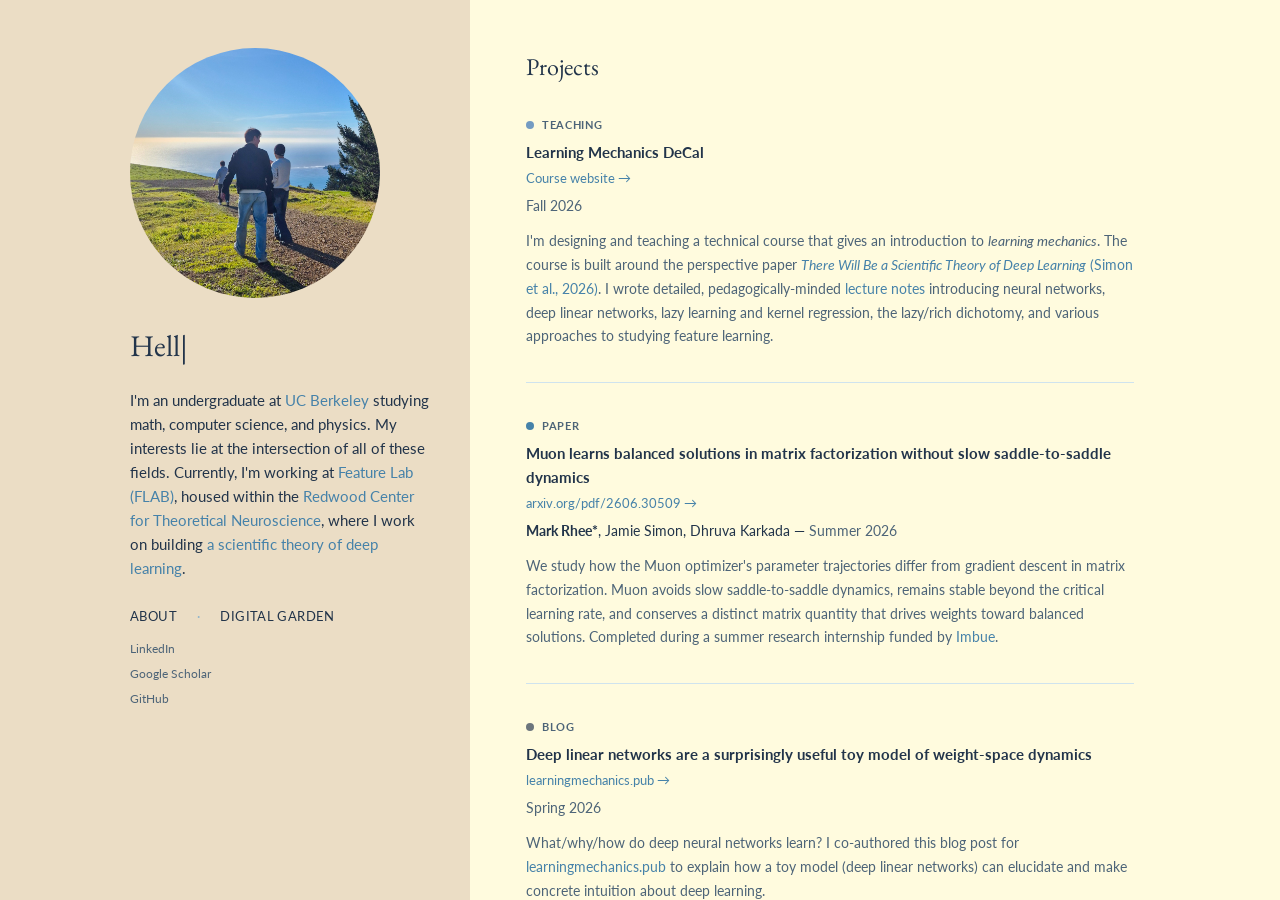
==== commit 9c80b145: "Add about-page scene with coffee table, lamp, and reshaped bean bag Move the shelf, bean bag, and st" ====
--- a/index.html
+++ b/index.html
@@ -195,6 +195,7 @@
     </svg>
   </div>
 
+  <script src="decorations.js" defer></script>
   <script>
     // Profile photo hover slideshow + click cycle
     var pfpImages = ["images/pfp1.jpg","images/pfp2.jpg","images/pfp3.jpg","images/pfp4.jpg","images/pfp5.jpg","images/pfp6.jpg","images/pfp7.jpg"];
@@ -215,184 +216,6 @@
     }
     pfpImages.forEach(function(src) { new Image().src = src; });
 
-
-    // Wall shelf: pothos vines + currently-reading books
-    var shelfBooks = [
-      { title: "The Fellowship of the Ring", author: "J.R.R. Tolkien", color: "#22344A", w: 15, h: 52 },
-      { title: "Dune", author: "Frank Herbert", color: "#b8683f", w: 14, h: 49 },
-      { title: "White Nights", author: "Fyodor Dostoyevsky", color: "#e9dcc0", w: 9, h: 45 },
-      { title: "Darwin's Cathedral", author: "David Sloan Wilson", color: "#4682A9", w: 11, h: 44, lean: 14 }
-    ];
-    (function buildShelf() {
-      var svg = document.getElementById('shelf-svg');
-      if (!svg) return;
-      var NS = 'http://www.w3.org/2000/svg';
-      function el(tag, attrs, parent) {
-        var e = document.createElementNS(NS, tag);
-        for (var k in attrs) e.setAttribute(k, attrs[k]);
-        if (parent) parent.appendChild(e);
-        return e;
-      }
-      var seed = 7;
-      function rand() { seed = (seed * 16807) % 2147483647; return (seed - 1) / 2147483646; }
-
-      var LEAF = 'M0,1.5 C-2.5,-1 -8,0 -8.5,6 C-9,12 -4,17 0,22 C4,17 9,12 8.5,6 C8,0 2.5,-1 0,1.5 Z';
-      var greens = ['#4f7d3f', '#5e8d48', '#6b9a50', '#45703a', '#77a358'];
-      function leaf(parent, x, y, dir, scale) {
-        var r = dir * Math.PI / 180, stem = 2.5 * scale + 1;
-        el('line', { x1: x, y1: y, x2: x + stem * Math.cos(r), y2: y + stem * Math.sin(r),
-                     stroke: '#557f40', 'stroke-width': 0.7 }, parent);
-        var g = el('g', { transform: 'translate(' + (x + stem * Math.cos(r)) + ',' + (y + stem * Math.sin(r)) +
-                                     ') rotate(' + (dir - 90) + ') scale(' + scale + ')' }, parent);
-        el('path', { d: LEAF, fill: greens[Math.floor(rand() * greens.length)] }, g);
-        if (rand() < 0.45) {  // golden pothos variegation
-          el('path', { d: 'M' + (rand() < 0.5 ? -3 : 3) + ',5 C-1,10 2,14 0,19', stroke: '#dfe0a2',
-                       'stroke-width': 1.6, fill: 'none', 'stroke-linecap': 'round', opacity: 0.75 }, g);
-        }
-        el('path', { d: 'M0,3 L0,19', stroke: 'rgba(30,55,25,0.35)', 'stroke-width': 0.6 }, g);
-      }
-
-      // Upright foliage crowning the pot
-      var foliage = document.getElementById('shelf-foliage');
-      for (var i = 0; i < 7; i++) {
-        leaf(foliage, 25 + i * 5 + rand() * 2, 89, -90 + (i - 3) * 26 + (rand() - 0.5) * 16, 0.7 + rand() * 0.15);
-      }
-
-      // Trailing vines spilling over the front edge
-      var vines = document.getElementById('shelf-vines');
-      [
-        { d: 'M26,89 C13,95 8,112 12,126 C17,160 5,205 11,262', ox: 26, oy: 89, delay: 0 },
-        { d: 'M38,90 C35,104 41,118 38,130 C35,150 41,162 37,182', ox: 38, oy: 90, delay: -2.5 },
-        { d: 'M52,89 C63,97 67,114 64,128 C61,160 71,190 66,222', ox: 52, oy: 89, delay: -4.2 }
-      ].forEach(function(v) {
-        var g = el('g', { 'class': 'vine' }, vines);
-        g.style.transformOrigin = v.ox + 'px ' + v.oy + 'px';
-        g.style.animationDelay = v.delay + 's';
-        var path = el('path', { d: v.d, stroke: '#557f40', 'stroke-width': 1.1, fill: 'none', 'stroke-linecap': 'round' }, g);
-        var L = path.getTotalLength(), side = 1;
-        for (var s = 7; s < L - 3; s += 8.5 + rand() * 3) {
-          var p = path.getPointAtLength(s), q = path.getPointAtLength(Math.min(s + 1, L));
-          var t = Math.atan2(q.y - p.y, q.x - p.x) * 180 / Math.PI;
-          leaf(g, p.x, p.y, t + side * (48 + rand() * 18), 0.68 - 0.28 * (s / L) + rand() * 0.06);
-          side = -side;
-        }
-        var end = path.getPointAtLength(L), pre = path.getPointAtLength(L - 1);
-        leaf(g, end.x, end.y, Math.atan2(end.y - pre.y, end.x - pre.x) * 180 / Math.PI, 0.35);
-      });
-
-      // Books
-      var booksG = document.getElementById('shelf-books');
-      var caption = document.getElementById('shelf-caption');
-      var x = 98, prevRight = x;
-      shelfBooks.forEach(function(b) {
-        var outer = el('g', {}, booksG), bx = x;
-        if (b.lean) {
-          var th = b.lean * Math.PI / 180;
-          bx = prevRight + b.h * Math.sin(th) + 0.5;
-          outer.setAttribute('transform', 'rotate(' + (-b.lean) + ' ' + bx + ' 120)');
-        }
-        var g = el('g', { 'class': 'book', tabindex: 0 }, outer);
-        el('rect', { x: bx, y: 120 - b.h, width: b.w, height: b.h, rx: 1, fill: b.color }, g);
-        var band = b.color.toLowerCase() === '#e9dcc0' ? 'rgba(34,52,74,0.35)' : 'rgba(255,251,222,0.45)';
-        el('rect', { x: bx, y: 120 - b.h + 5, width: b.w, height: 1.2, fill: band }, g);
-        el('rect', { x: bx, y: 113, width: b.w, height: 1.2, fill: band }, g);
-        el('rect', { x: bx + b.w - 1.5, y: 120 - b.h, width: 1.5, height: b.h, fill: 'rgba(0,0,0,0.08)' }, g);
-        function show() {
-          caption.innerHTML = '';
-          var t = document.createElement('span'); t.className = 'title'; t.textContent = b.title;
-          var a = document.createElement('span'); a.className = 'author'; a.textContent = b.author;
-          caption.appendChild(t); caption.appendChild(a);
-          caption.classList.add('visible');
-        }
-        function hide() { caption.classList.remove('visible'); }
-        g.addEventListener('mouseenter', show); g.addEventListener('focus', show);
-        g.addEventListener('mouseleave', hide); g.addEventListener('blur', hide);
-        if (!b.lean) { x += b.w + 1; prevRight = x - 1; }
-      });
-    })();
-
-
-    // String lights: one bulb per strand, strand count scales with the gutter width
-    (function buildLights() {
-      var wrap = document.querySelector('.string-lights');
-      var svg = document.getElementById('lights-svg');
-      if (!svg) return;
-      var NS = 'http://www.w3.org/2000/svg';
-      function el(tag, attrs, parent) {
-        var e = document.createElementNS(NS, tag);
-        for (var k in attrs) e.setAttribute(k, attrs[k]);
-        if (parent) parent.appendChild(e);
-        return e;
-      }
-      // Stable per-strand randomness, so resizing doesn't reshuffle everything
-      function hash(i, k) { var v = Math.sin(i * 12.9898 + k * 78.233) * 43758.5453; return v - Math.floor(v); }
-      var LENGTHS = [0.55, 0.2, 0.85, 0.4, 1, 0.3, 0.7, 0.1, 0.8, 0.45];  // varied drop pattern
-      var strandsG = el('g', {}, svg);
-      function build() {
-        strandsG.innerHTML = '';
-        var w = wrap.clientWidth, h = window.innerHeight;
-        if (!w) return;
-        var count = Math.max(2, Math.round(w / 46));
-        for (var i = 0; i < count; i++) {
-          var x = w * (i + 0.5) / count + (hash(i, 1) - 0.5) * 12;
-          var len = Math.min(h * 0.5, 90 + LENGTHS[i % LENGTHS.length] * 260);
-          var g = el('g', { 'class': 'strand' }, strandsG);
-          g.style.transformOrigin = x + 'px 0px';
-          g.style.animationDelay = (-hash(i, 3) * 9) + 's';
-          g.style.animationDuration = (7 + hash(i, 4) * 4) + 's';
-          el('line', { x1: x, y1: 0, x2: x, y2: len, stroke: 'rgba(60,45,30,0.5)', 'stroke-width': 0.8 }, g);
-          var glow = el('circle', { cx: x, cy: len + 9, r: 18, fill: 'url(#bulb-glow)', 'class': 'bulb-glow' }, g);
-          glow.style.animationDuration = (3 + hash(i, 5) * 3) + 's';
-          glow.style.animationDelay = (-hash(i, 6) * 5) + 's';
-          el('rect', { x: x - 2, y: len - 1, width: 4, height: 5, rx: 0.8, fill: '#4a3a2c' }, g);
-          el('circle', { cx: x, cy: len + 8.5, r: 4.6, fill: '#ffe6a8' }, g);
-          el('ellipse', { cx: x - 1.4, cy: len + 7, rx: 1.1, ry: 1.6, fill: 'rgba(255,255,255,0.7)' }, g);
-        }
-      }
-      var pending = false;
-      window.addEventListener('resize', function() {
-        if (pending) return;
-        pending = true;
-        requestAnimationFrame(function() { pending = false; build(); });
-      });
-      build();
-    })();
-
-    // Reading nook: the reader picks a book off the shelf and goes into freefall when you scroll down
-    (function readingNook() {
-      var nook = document.querySelector('.reading-nook');
-      var sprite = document.getElementById('nook-sprite');
-      if (!sprite) return;
-      var book = shelfBooks[Math.floor(Math.random() * shelfBooks.length)];
-      document.querySelectorAll('.nook-book-cover').forEach(function(c) { c.setAttribute('fill', book.color); });
-      document.getElementById('nook-title').textContent = 'Reading ' + book.title + ' by ' + book.author;
-
-      // Freefall only while scroll-down events keep coming; land as soon as they stop
-      var landTimer, settleTimer;
-      function land() {
-        clearTimeout(landTimer);
-        if (!sprite.classList.contains('falling')) return;
-        sprite.classList.remove('falling');
-        sprite.classList.add('landing');
-        clearTimeout(settleTimer);
-        settleTimer = setTimeout(function() { sprite.classList.remove('landing'); }, 300);
-      }
-      function fall() {
-        if (getComputedStyle(nook).display === 'none') return;
-        sprite.classList.remove('landing');
-        sprite.classList.add('falling');
-        clearTimeout(landTimer); clearTimeout(settleTimer);
-        landTimer = setTimeout(land, 80);
-      }
-      ['.projects', '.sidebar'].forEach(function(sel) {
-        var el = document.querySelector(sel), last = el.scrollTop;
-        el.addEventListener('scroll', function() {
-          if (el.scrollTop > last) fall(); else land();
-          last = el.scrollTop;
-        }, { passive: true });
-      });
-      window.addEventListener('wheel', function(e) { if (e.deltaY > 0) fall(); else land(); }, { passive: true });
-    })();
 
     // Typing intro
     var text = "Hello there! I'm Mark.";
--- a/stylesheet.css
+++ b/stylesheet.css
@@ -275,12 +275,12 @@
 }
 .shelf-caption {
   position: absolute;
-  top: 124px;
-  right: 28px;
-  width: 72px;
+  bottom: calc(100% - 54px);  /* sits just above the tallest book */
+  right: 16px;
+  width: 124px;
   text-align: right;
   opacity: 0;
-  transform: translateY(-3px);
+  transform: translateY(3px);
   transition: opacity 0.25s ease, transform 0.25s ease;
 }
 .shelf-caption.visible {
@@ -466,14 +466,81 @@
   margin-bottom: 60px;
 }
 
-.about-photo {
-  width: 85%;
-  margin: 40px auto;
-}
-.about-photo img {
+/* The existing shelf and reader sit in the page, alongside a photo poster. */
+.about-scene {
+  position: relative;
   width: 100%;
-  height: 400px;
-  object-fit: cover;
-  border-radius: 12px;
-  display: block;
-}
+  aspect-ratio: 1.2;
+  margin-top: 48px;
+}
+.about-scene .wall-shelf {
+  display: block;
+  position: absolute;
+  top: 0;
+  left: 3%;
+  right: auto;
+  width: 39%;
+}
+.about-scene .reading-nook {
+  display: block;
+  position: absolute;
+  right: 5%;
+  bottom: 0;
+  width: 40%;
+}
+.about-scene .recline {
+  transform: none;
+}
+.about-scene .shelf-caption {
+  right: 0;
+  width: 90%;
+  bottom: calc(100% - 40px);
+}
+.about-poster {
+  position: absolute;
+  top: 5%;
+  right: 5%;
+  width: 38%;
+  margin: 0;
+  padding: clamp(6px, 1.8vw, 12px);
+  border: clamp(3px, 0.8vw, 5px) solid #956e47;
+  background: #faf3dd;
+  box-shadow: inset 0 0 0 1px #dcc6a1, 3px 5px 9px rgba(80, 55, 25, 0.16);
+}
+.about-poster img {
+  width: 100%;
+  height: auto;
+  display: block;
+}
+.coffee-table {
+  position: absolute;
+  left: 22%;
+  bottom: 0;
+  width: 30%;
+}
+.coffee-table svg {
+  display: block;
+  width: 100%;
+  height: auto;
+  overflow: visible;
+}
+.steam path {
+  opacity: 0;
+  animation: steam-rise 4.5s ease-in-out infinite;
+}
+.steam path:nth-child(2) { animation-delay: -1.5s; }
+.steam path:nth-child(3) { animation-delay: -3s; }
+@keyframes steam-rise {
+  0%   { opacity: 0;   transform: translateY(4px) scaleY(0.85); }
+  30%  { opacity: 0.9; }
+  100% { opacity: 0;   transform: translateY(-10px) scaleY(1.1); }
+}
+@media (prefers-reduced-motion: reduce) {
+  .steam path { animation: none; opacity: 0.6; }
+}
+@media (max-width: 480px) {
+  .about-scene { aspect-ratio: 1.12; }
+  .about-scene .reading-nook { width: 46%; }
+  .about-scene .shelf-caption .title { font-size: 11px; }
+  .about-scene .shelf-caption .author { font-size: 8px; }
+}
